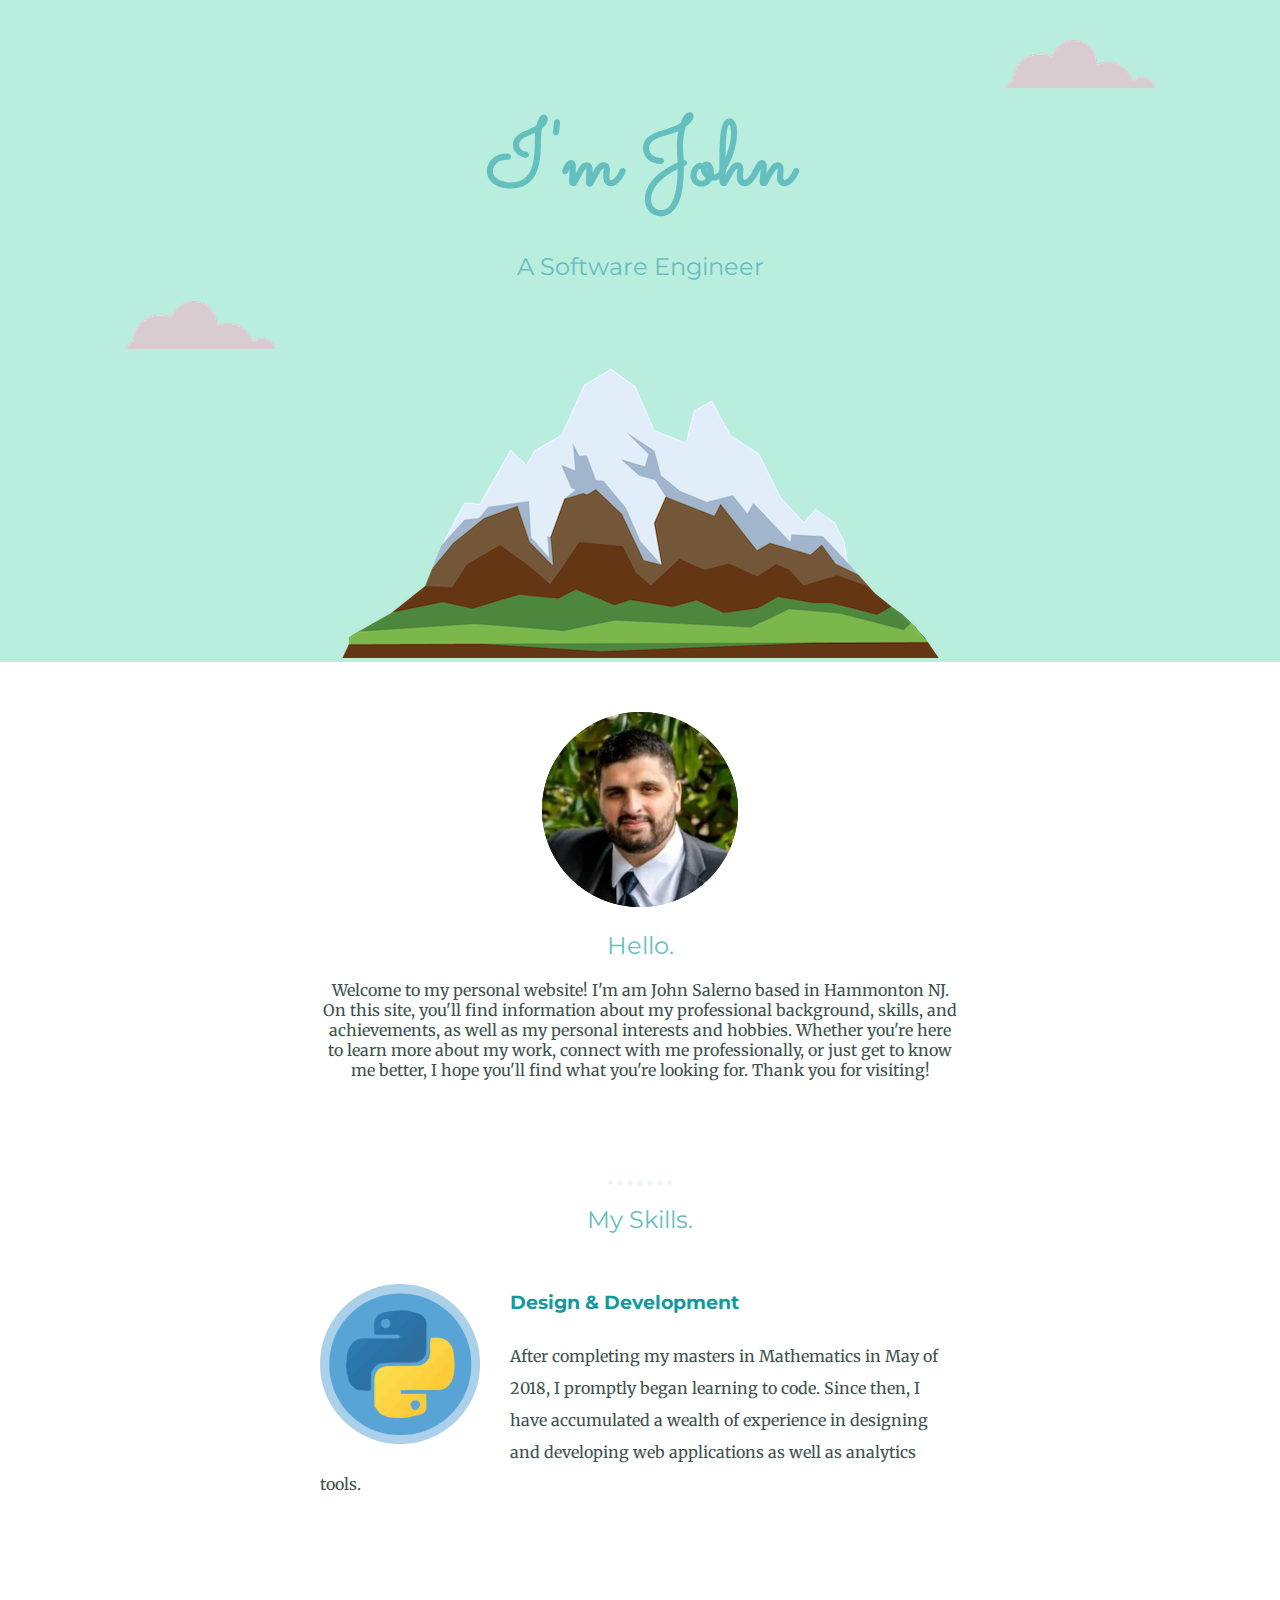
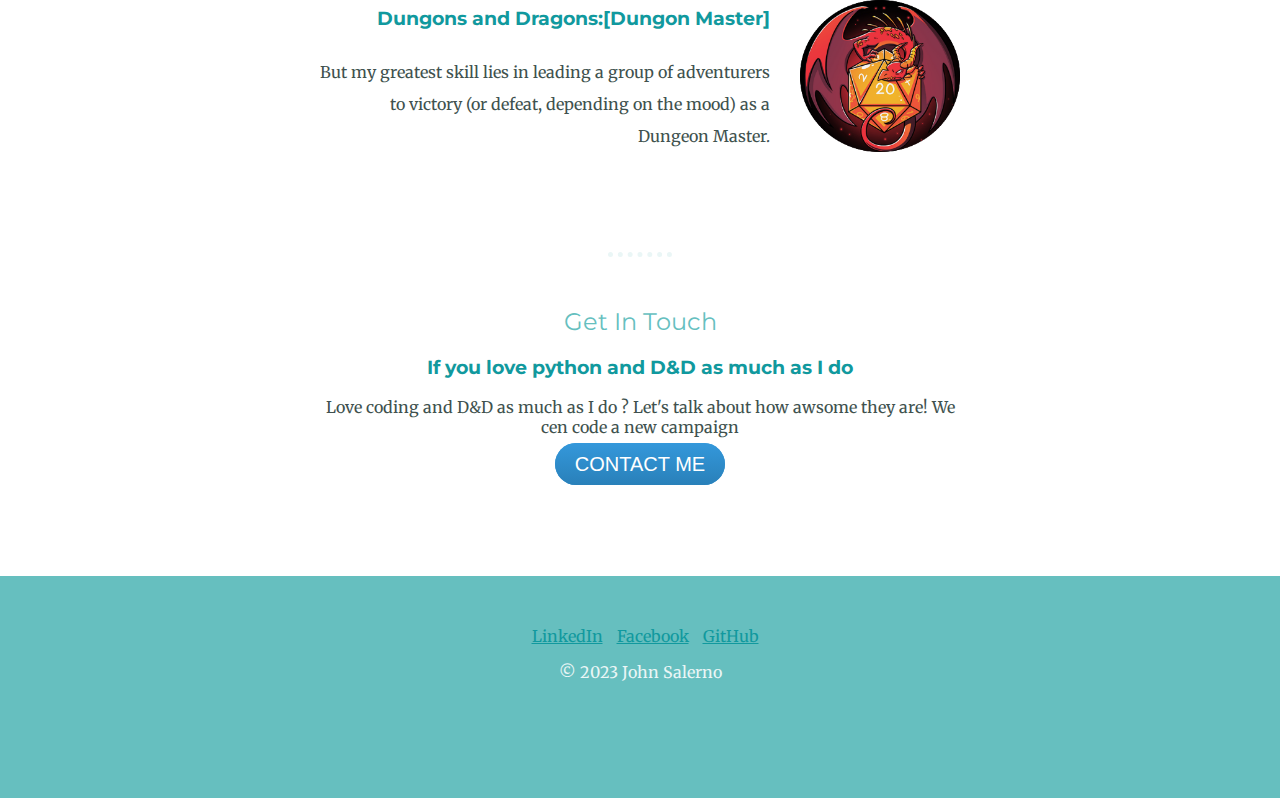
==== index.html @ 51a31d1d "added inital cv website files" ====
<!DOCTYPE html>
<!--[if lt IE 7]>      <html class="no-js lt-ie9 lt-ie8 lt-ie7"> <![endif]-->
<!--[if IE 7]>         <html class="no-js lt-ie9 lt-ie8"> <![endif]-->
<!--[if IE 8]>         <html class="no-js lt-ie9"> <![endif]-->
<!--[if gt IE 8]>      <html class="no-js"> <!--<![endif]-->
<html>
    <head>
        <meta charset="utf-8">
        <meta http-equiv="X-UA-Compatible" content="IE=edge">
        <meta name="description" content="">
        <meta name="viewport" content="width=device-width, initial-scale=1">
        <link rel="stylesheet" href="css/styles.css">
        <link rel="icon" href="images/favicon.ico">
        <link rel="preconnect" href="https://fonts.googleapis.com">
        <link rel="preconnect" href="https://fonts.gstatic.com" crossorigin>
        <link href="https://fonts.googleapis.com/css2?family=Merriweather&family=Montserrat&family=Sacramento&display=swap" rel="stylesheet">        
        <title>John Salerno</title>

    </head>
    <body>
        <div class="top-container">
            <img src="images/cloud.png" alt="cloud-img" class="top-cloud">
            <h1>I'm John</h1>
            <h2>A Software Engineer</h2>
            <img src="images/cloud.png" alt="cloud-img" class="bottom-cloud">
            <img src="images/mountain.png" alt="mountin-img">
        </div>
        <div class="middle-container">
            <div class="profile">
              <img src="images/pror_image.png" alt="">
              <h2>Hello.</h2>
              <p>Welcome to my personal website! I'm am John Salerno based in Hammonton NJ. On this site, you'll find information about my professional background, skills, and achievements, as well as my personal interests and hobbies. Whether you're here to learn more about my work, connect with me professionally, or just get to know me better, I hope you'll find what you're looking for. Thank you for visiting!</p>
            </div>
            <hr>
            <div class="skills">
              <h2>My Skills.</h2>
              <div class="skill-row">
                <img class="python" src="images/python.png" alt="python">
                <h3>Design & Development</h3>
                <p class="code-skill-description">After completing my masters in Mathematics in May of 2018, I promptly began learning to code. Since then, I have accumulated a wealth of experience in designing and developing web applications as well as analytics tools.</p>
              </div>
              <div class="skill-row">
                <img class="dragon" src="images/dragon.png" alt="dragon">
                <h3 class = 'dnd-txt'>Dungons and Dragons:[Dungon Master]</h3>
                <p class = 'dnd-txt'>But my greatest skill lies in leading a group of adventurers to victory (or defeat, depending on the mood) as a Dungeon Master.</p>
              </div>
            </div>
            <hr>
            <div class="contact-me">
              <h2>Get In Touch</h2>
              <h3>If you love python and D&D as much as I do</h3>
              <p>Love coding and D&D as much as I do ? Let's talk about how awsome they are! We cen code a new campaign</p>
              <a class="btn" href="mailto:jsalerno12345@email.com">CONTACT ME</a>
            </div>
          </div>
          
          
          <div class="bottom-container">
            <a class="footer-link" href="https://www.linkedin.com/in/john-salerno-95811a212/">LinkedIn</a>
            <a class="footer-link" href="https://www.facebook.com/john.salerno.35?mibextid=LQQJ4d">Facebook</a>
            <a class="footer-link" href="https://www.appbrewery.co/">GitHub</a>
            <p class = 'surname'>© 2023 John Salerno</p>
          </div>
        <script src="" async defer></script>
    </body>
</html>
---- css/styles.css ----
body {
    margin-top: 0px;
    margin-left: 0px;
    margin-right: 0px;
    margin-bottom: 0px;
    text-align: center;
    font-family: 'Merriweather', sans-serif;
}
h1 {
    margin: 0px auto 0px auto;
    font-family: 'Sacramento', cursive;
    font-size: 5.625rem;
    color: #66BFBF;
}

h2 {
    font-family: 'Montserrat', sans-serif;
    font-size: 1.5rem;
    color: #66BFBF ;
    font-weight: normal;
}

h3 {
    font-family: 'Montserrat', sans-serif;
    color: #11999E;

}
hr {
    color: #EAF6F6;
    border-style:dotted none none;
    width: 5%;
    border-width: 5px;
}
p {
    color: #40514E;


}
    
.bottom-cloud {
    position: absolute;
    left: 125px;
}


.top-cloud {
    top: 40px;
    position: absolute;
    right: 125px;
}

.dev {
    text-decoration: underline;
}

.profile {
    margin: 50px auto 100px auto;
    width: 50%;
}

.top-container{
    position: relative;
    padding-top: 100px;
    background-color: #B9EDDD;

}

.skill-row{
    margin: 50px auto 100px auto;
    width: 50%;
    text-align: left;
    line-height: 2;
    
}

.python{
    width: 25%;
    float: left;
    margin-right: 30px;
}
.dragon{
    width: 25%;
    float: right;
    margin-left: 30px;
    margin-bottom: -20px;
}

.dnd-txt{
    text-align: right;
}

.contact-me {
    margin: 50px auto 100px auto;
    width: 50%;

}


.bottom-container{
    background-color:#66BFBF ;
    padding-top: 50px;
    padding-bottom: 100px;
}

.surname{
    color: #EAF6F6;
}


.footer-link {
    color:#11999E ;
    margin-top: 10px;
    margin-left: 10px;
    padding-top: 100px;
}

.btn {
    background: #3498db;
    background-image: -webkit-linear-gradient(top, #3498db, #2980b9);
    background-image: -moz-linear-gradient(top, #3498db, #2980b9);
    background-image: -ms-linear-gradient(top, #3498db, #2980b9);
    background-image: -o-linear-gradient(top, #3498db, #2980b9);
    background-image: linear-gradient(to bottom, #3498db, #2980b9);
    -webkit-border-radius: 28;
    -moz-border-radius: 28;
    border-radius: 28px;
    font-family: Arial;
    color: #ffffff;
    font-size: 20px;
    padding: 10px 20px 10px 20px;
    text-decoration: none;
  }
  
  .btn:hover {
    background: #3cb0fd;
    background-image: -webkit-linear-gradient(top, #3cb0fd, #3498db);
    background-image: -moz-linear-gradient(top, #3cb0fd, #3498db);
    background-image: -ms-linear-gradient(top, #3cb0fd, #3498db);
    background-image: -o-linear-gradient(top, #3cb0fd, #3498db);
    background-image: linear-gradient(to bottom, #3cb0fd, #3498db);
    text-decoration: none;
  }
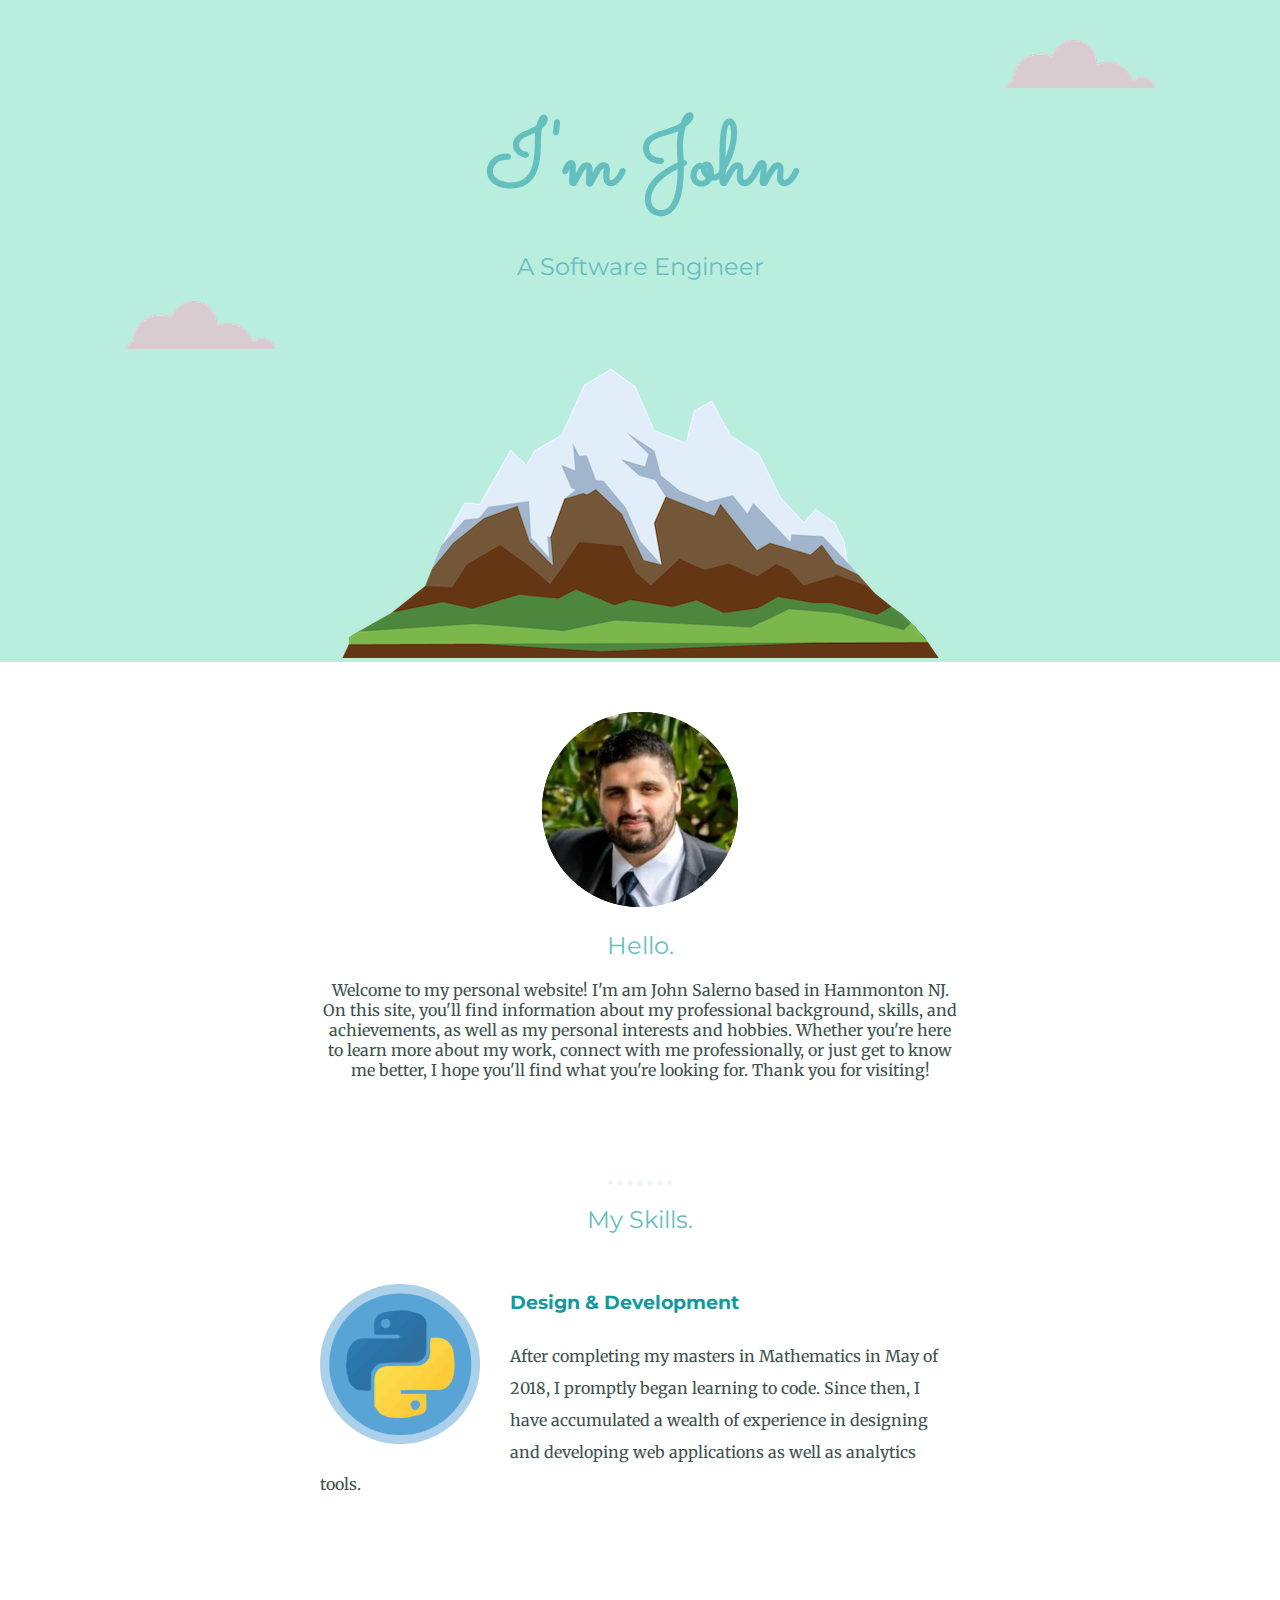
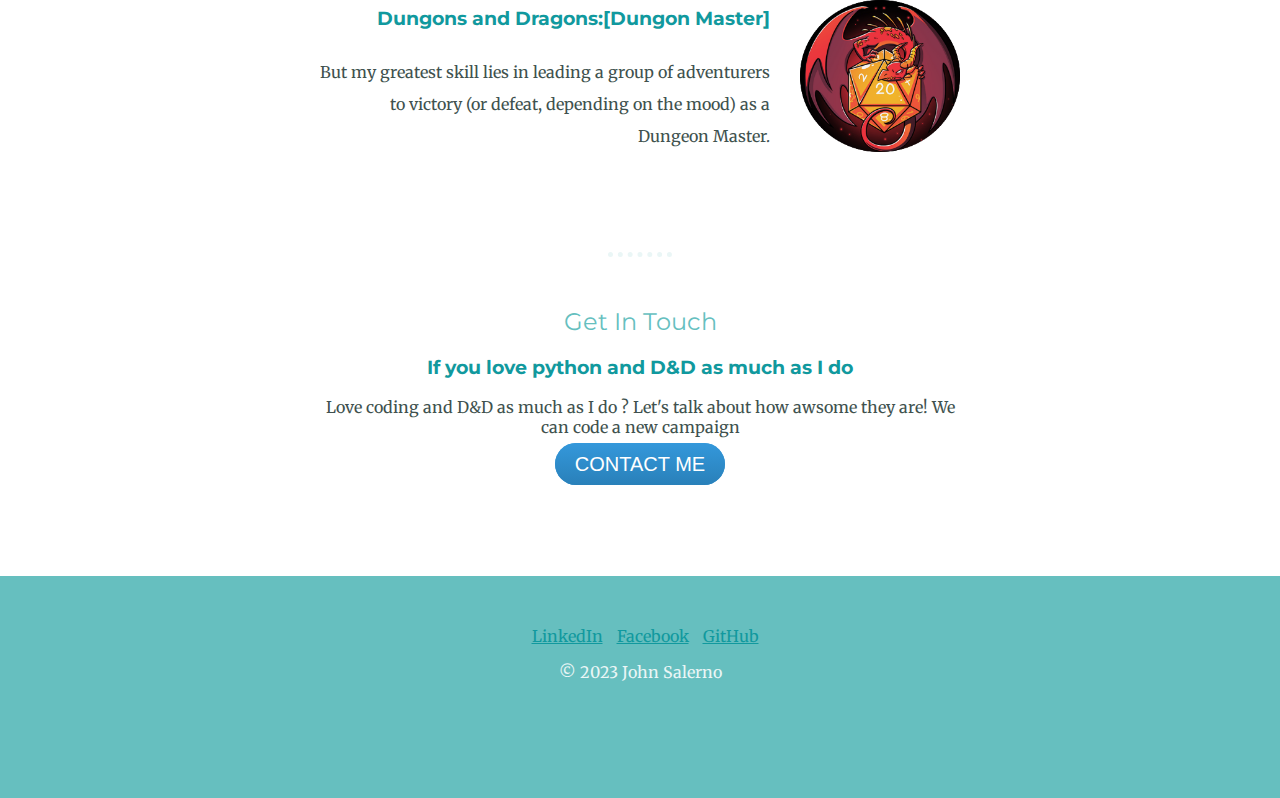
==== commit 72ae93f8: "Update index.html" ====
--- a/index.html
+++ b/index.html
@@ -49,7 +49,7 @@
             <div class="contact-me">
               <h2>Get In Touch</h2>
               <h3>If you love python and D&D as much as I do</h3>
-              <p>Love coding and D&D as much as I do ? Let's talk about how awsome they are! We cen code a new campaign</p>
+              <p>Love coding and D&D as much as I do ? Let's talk about how awsome they are! We can code a new campaign</p>
               <a class="btn" href="mailto:jsalerno12345@email.com">CONTACT ME</a>
             </div>
           </div>
@@ -58,9 +58,9 @@
           <div class="bottom-container">
             <a class="footer-link" href="https://www.linkedin.com/in/john-salerno-95811a212/">LinkedIn</a>
             <a class="footer-link" href="https://www.facebook.com/john.salerno.35?mibextid=LQQJ4d">Facebook</a>
-            <a class="footer-link" href="https://www.appbrewery.co/">GitHub</a>
+            <a class="footer-link" href="https://github.com/jsalerno12345">GitHub</a>
             <p class = 'surname'>© 2023 John Salerno</p>
           </div>
         <script src="" async defer></script>
     </body>
-</html>+</html>
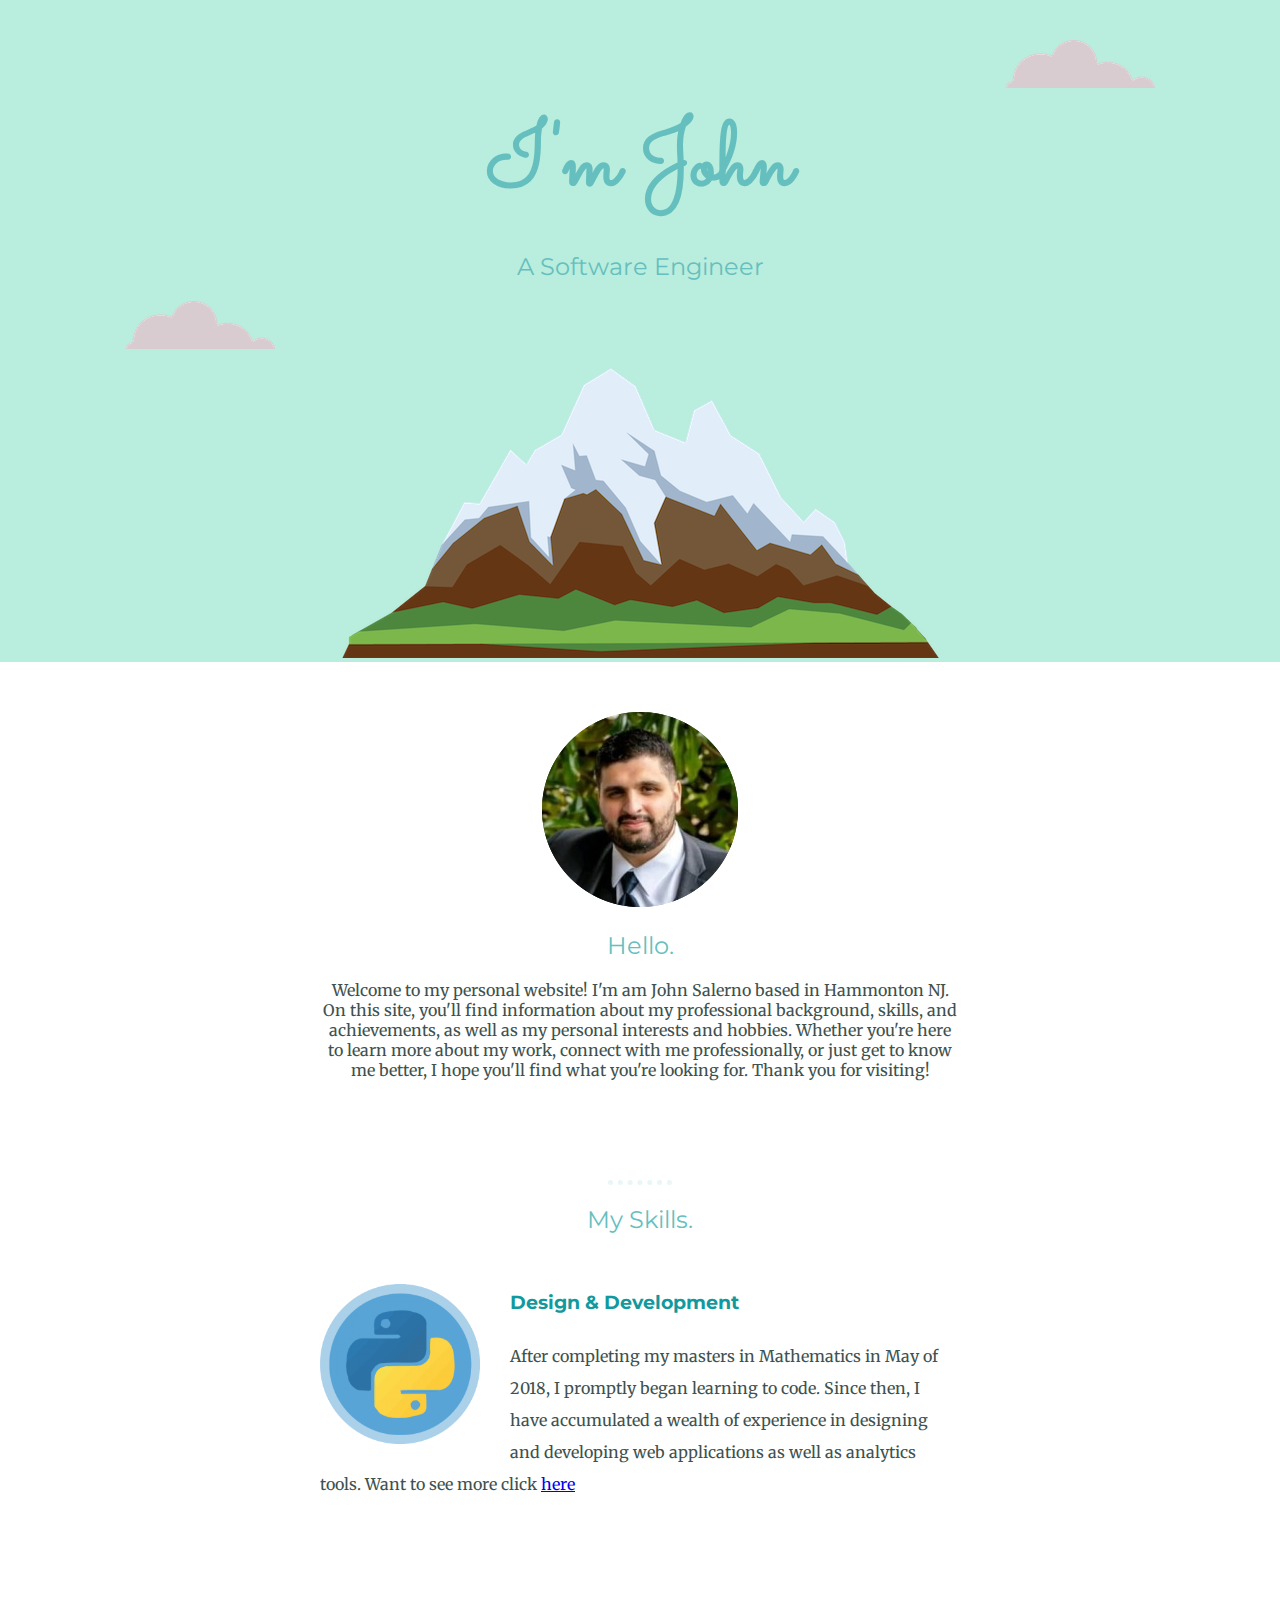
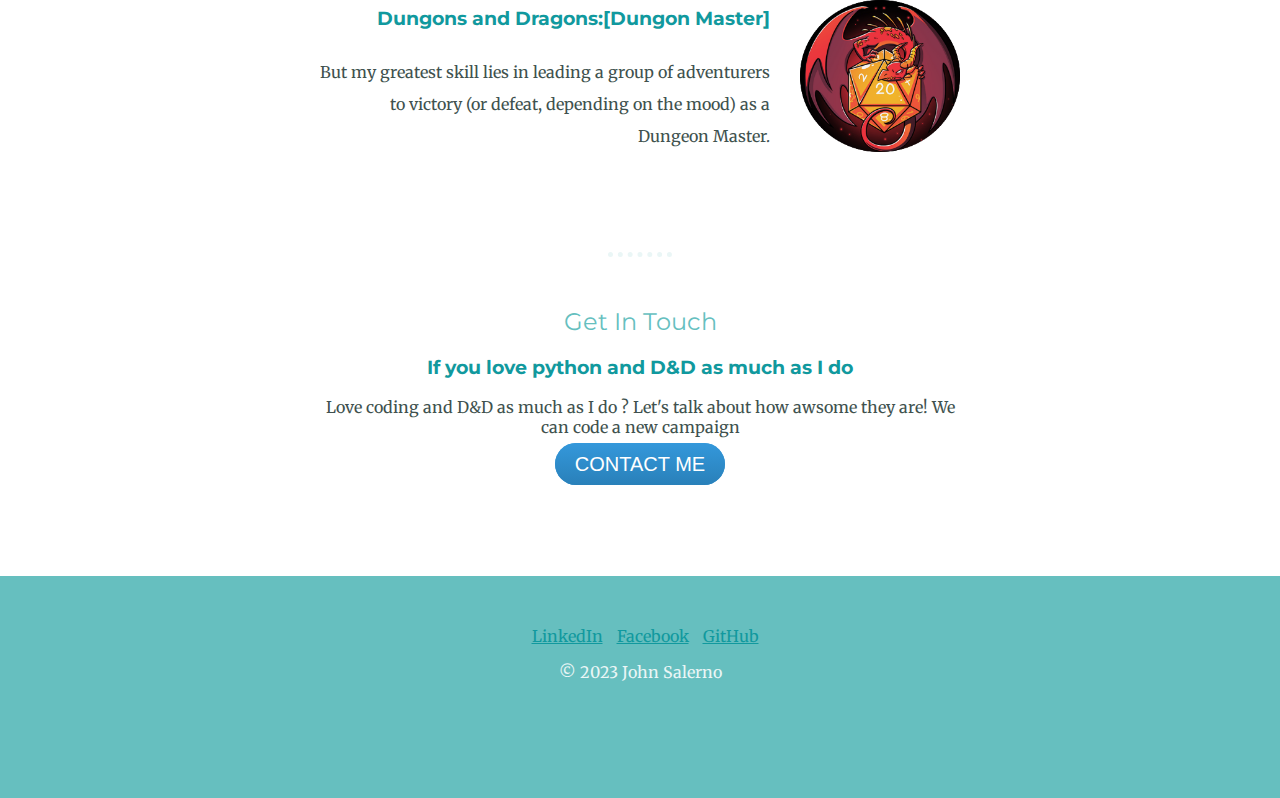
==== commit b6cf7d6a: "Add files via upload" ====
--- a/index.html
+++ b/index.html
@@ -37,7 +37,7 @@
               <div class="skill-row">
                 <img class="python" src="images/python.png" alt="python">
                 <h3>Design & Development</h3>
-                <p class="code-skill-description">After completing my masters in Mathematics in May of 2018, I promptly began learning to code. Since then, I have accumulated a wealth of experience in designing and developing web applications as well as analytics tools.</p>
+                <p class="code-skill-description">After completing my masters in Mathematics in May of 2018, I promptly began learning to code. Since then, I have accumulated a wealth of experience in designing and developing web applications as well as analytics tools. Want to see more click <a href="about.html">here</a></p>
               </div>
               <div class="skill-row">
                 <img class="dragon" src="images/dragon.png" alt="dragon">
@@ -50,7 +50,7 @@
               <h2>Get In Touch</h2>
               <h3>If you love python and D&D as much as I do</h3>
               <p>Love coding and D&D as much as I do ? Let's talk about how awsome they are! We can code a new campaign</p>
-              <a class="btn" href="mailto:jsalerno12345@email.com">CONTACT ME</a>
+              <a class="btn" href="mailto:jsalerno12345@gmail.com">CONTACT ME</a>
             </div>
           </div>
           
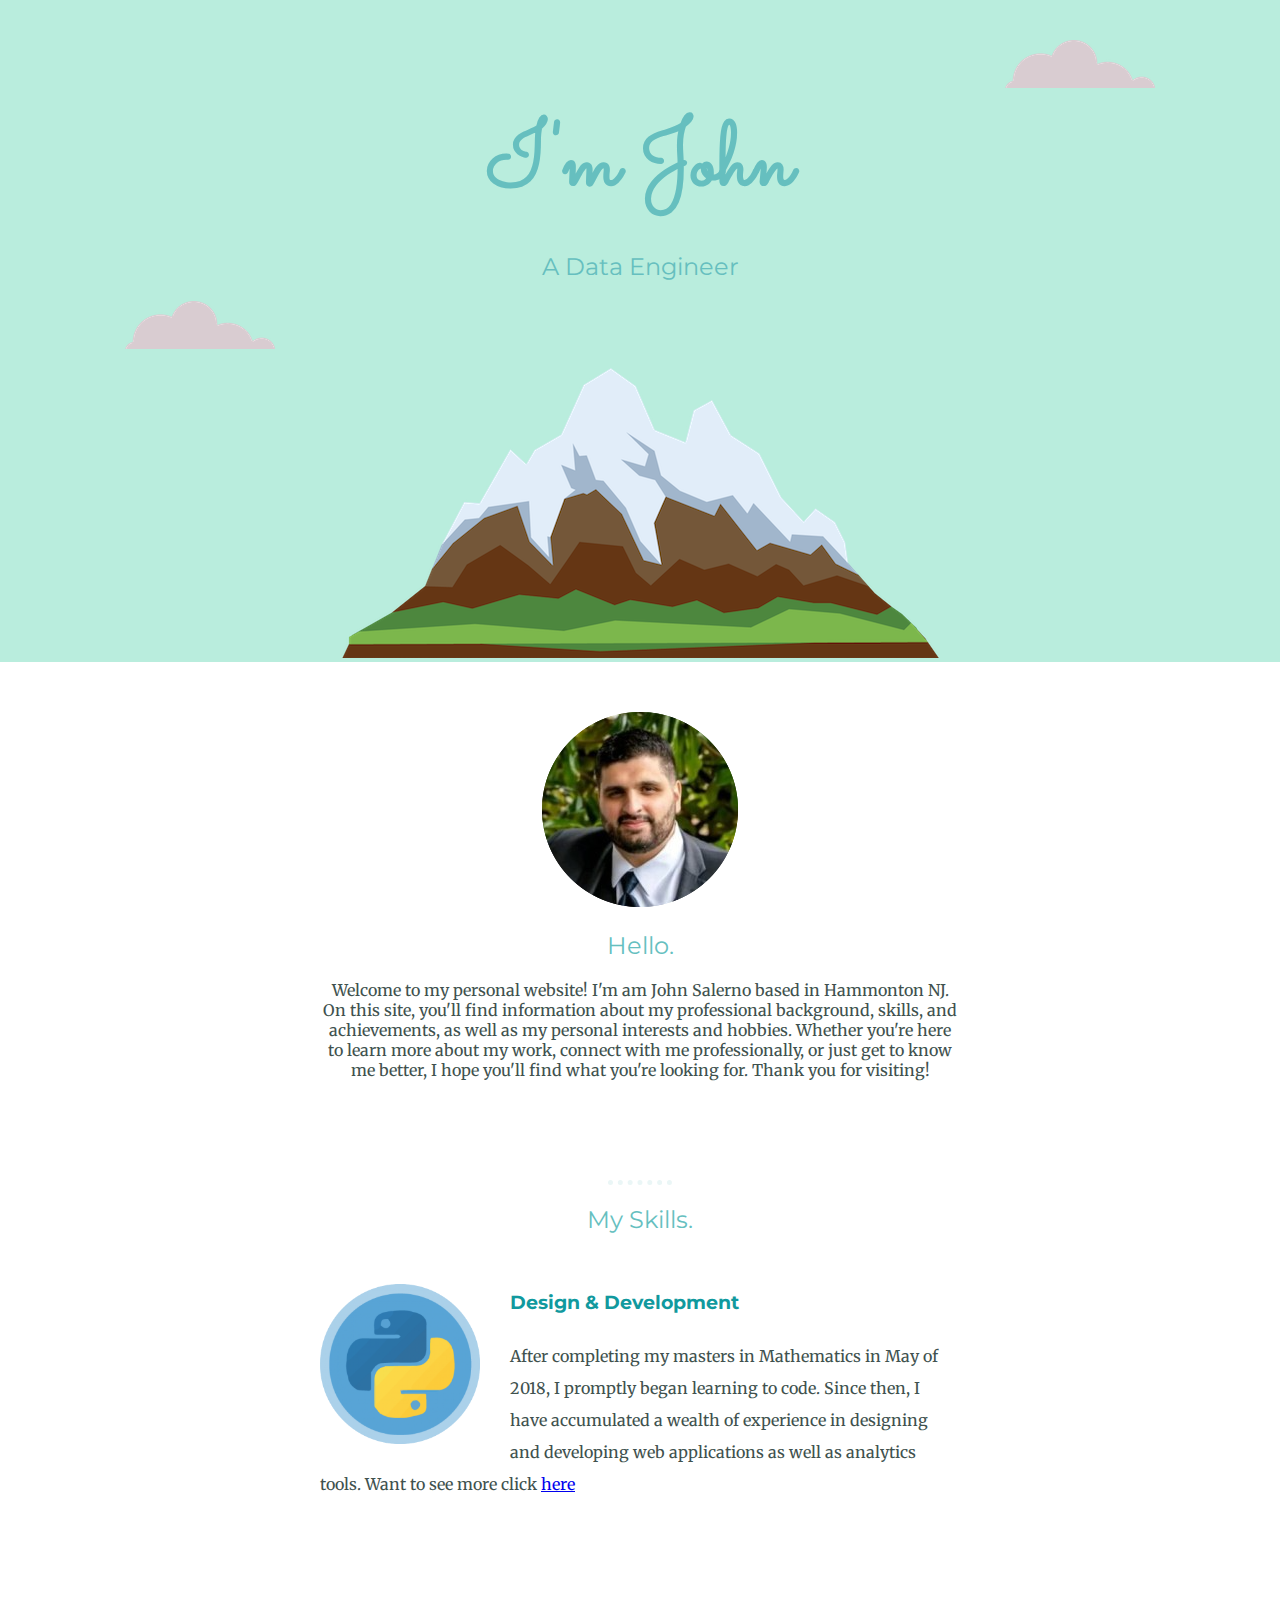
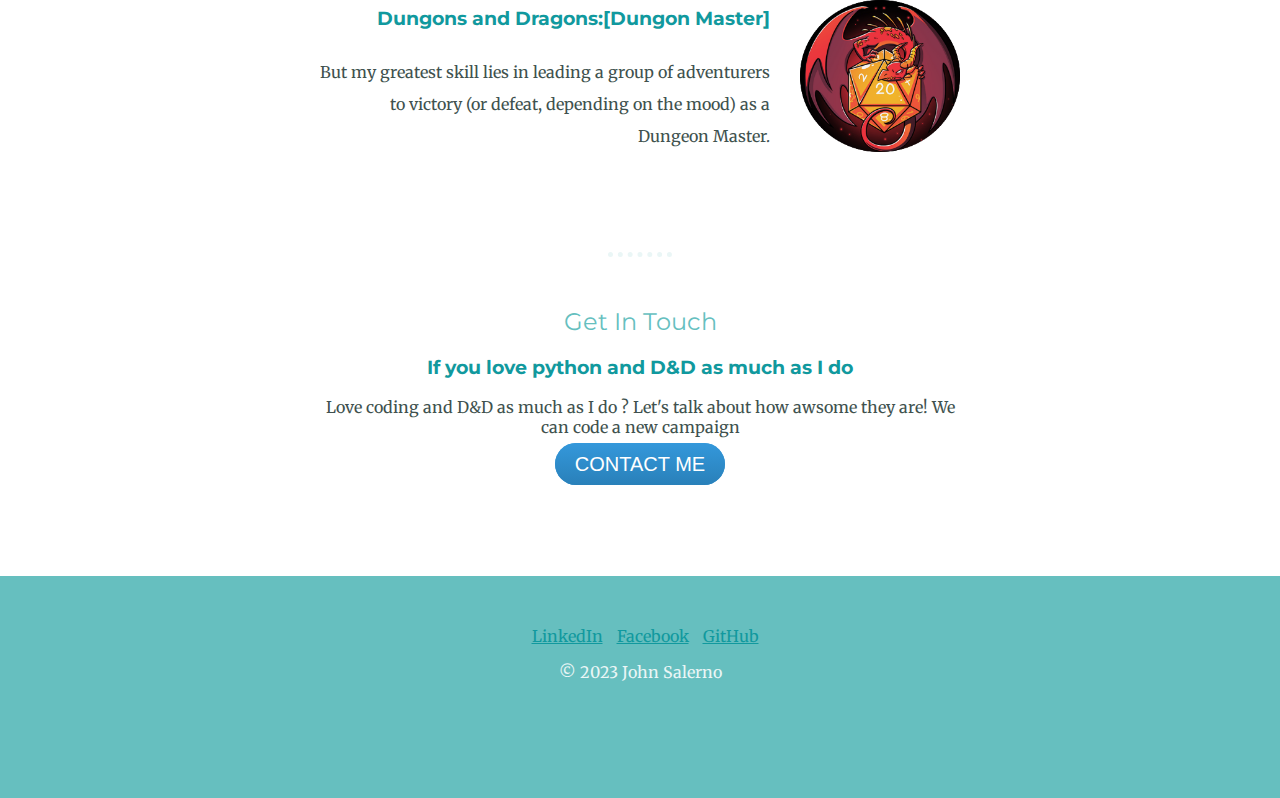
==== commit 7c52448e: "Update index.html" ====
--- a/index.html
+++ b/index.html
@@ -21,7 +21,7 @@
         <div class="top-container">
             <img src="images/cloud.png" alt="cloud-img" class="top-cloud">
             <h1>I'm John</h1>
-            <h2>A Software Engineer</h2>
+            <h2>A Data Engineer</h2>
             <img src="images/cloud.png" alt="cloud-img" class="bottom-cloud">
             <img src="images/mountain.png" alt="mountin-img">
         </div>
